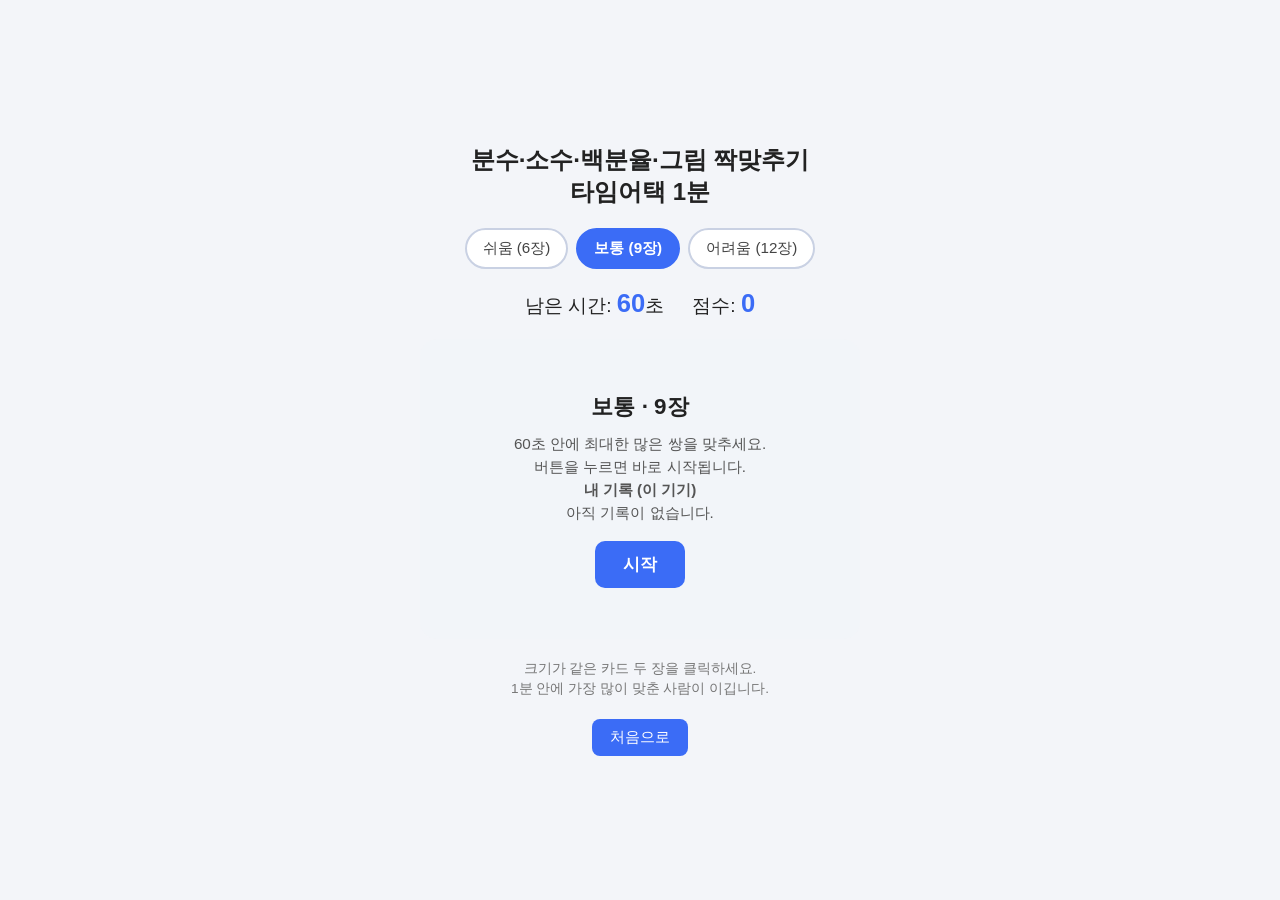
==== card-game-timed.html @ 692b0171 "Add files via upload" ====
<!DOCTYPE html>
<html lang="ko">
<head>
<meta charset="UTF-8">
<meta name="viewport" content="width=device-width, initial-scale=1">
<title>분수·소수·백분율·그림 짝맞추기 타임어택</title>
<style>
  * { box-sizing: border-box; }
  body {
    margin: 0;
    min-height: 100vh;
    display: flex;
    flex-direction: column;
    align-items: center;
    justify-content: center;
    gap: 20px;
    font-family: -apple-system, "Noto Sans KR", "Malgun Gothic", sans-serif;
    background: #f3f5f9;
    color: #222;
    user-select: none;
  }
  h1 { margin: 0; font-size: 1.5rem; text-align: center; padding: 0 12px; }
  #levels { display: flex; gap: 8px; }
  .level {
    padding: 8px 16px;
    border: 2px solid #c9d1e3;
    border-radius: 999px;
    background: #fff;
    color: #444;
    font-size: .95rem;
    cursor: pointer;
  }
  .level.active { background: #3b6cf6; border-color: #3b6cf6; color: #fff; font-weight: 700; }
  #board.cols3 { grid-template-columns: repeat(3, 1fr); width: min(92vw, 330px); }
  .level:disabled { opacity: .5; cursor: not-allowed; }
  #stats { display: flex; gap: 28px; font-size: 1.2rem; }
  #stats b { font-size: 1.6rem; color: #3b6cf6; }
  #stats #timeBox.low b { color: #e5484d; }
  #stage {
    position: relative;
    display: flex;
    justify-content: center;
    width: min(92vw, 440px);
    min-height: 300px;
  }
  #overlay {
    position: absolute;
    inset: 0;
    z-index: 5;
    display: flex;
    flex-direction: column;
    align-items: center;
    justify-content: center;
    gap: 10px;
    padding: 16px;
    border-radius: 16px;
    background: rgba(243, 245, 249, .96);
    text-align: center;
    line-height: 1.5;
  }
  #overlay.hidden { display: none; }
  #overlay h2 { margin: 0; font-size: 1.4rem; }
  #overlay p { margin: 0; font-size: .95rem; color: #555; }
  #overlay .big { font-size: 2.6rem; font-weight: 800; color: #3b6cf6; line-height: 1.1; }
  #overlay .new { color: #e5484d; font-weight: 700; }
  #overlay ol { margin: 0; padding-left: 1.4em; text-align: left; font-size: .9rem; color: #444; }
  #overlay ol li.me { font-weight: 700; color: #3b6cf6; }
  #startBtn {
    margin-top: 6px;
    padding: 12px 28px;
    border: 0;
    border-radius: 10px;
    background: #3b6cf6;
    color: #fff;
    font-size: 1.05rem;
    font-weight: 700;
    cursor: pointer;
  }
  #board {
    display: grid;
    grid-template-columns: repeat(4, 1fr);
    gap: 12px;
    width: min(92vw, 440px);
  }
  .card {
    aspect-ratio: 3 / 4;
    border: 2px solid #c9d1e3;
    border-radius: 12px;
    background: #fff;
    color: #222;
    font-size: 1.7rem;
    font-weight: 700;
    cursor: pointer;
    display: flex;
    align-items: center;
    justify-content: center;
    padding: 0;
    transition: transform .12s, background .12s, border-color .12s, opacity .2s;
  }
  .card:hover { transform: translateY(-3px); }
  .card.selected { background: #e6edff; border-color: #3b6cf6; transform: translateY(-3px); }
  .card.wrong { background: #ffe5e5; border-color: #e5484d; animation: shake .25s; }
  .card.pop { opacity: 0; transform: scale(.7); }
  .card svg { width: 84%; height: auto; max-height: 84%; display: block; }
  .frac {
    display: inline-flex;
    flex-direction: column;
    align-items: center;
    line-height: 1.15;
  }
  .frac span:first-child {
    border-bottom: 3px solid currentColor;
    padding: 0 .35em .05em;
  }
  .frac span:last-child { padding-top: .05em; }
  @keyframes shake {
    25% { transform: translateX(-5px); }
    75% { transform: translateX(5px); }
  }
  #hint { font-size: .85rem; color: #777; text-align: center; padding: 0 16px; line-height: 1.5; }
  #reset {
    padding: 8px 18px;
    border: 0;
    border-radius: 8px;
    background: #3b6cf6;
    color: #fff;
    font-size: .95rem;
    cursor: pointer;
  }
</style>
</head>
<body>
  <h1>분수·소수·백분율·그림 짝맞추기<br>타임어택 1분</h1>
  <div id="levels">
    <button class="level" data-level="easy">쉬움 (6장)</button>
    <button class="level" data-level="normal">보통 (9장)</button>
    <button class="level" data-level="hard">어려움 (12장)</button>
  </div>
  <div id="stats">
    <div id="timeBox">남은 시간: <b id="timeNum">60</b>초</div>
    <div id="score">점수: <b id="scoreNum">0</b></div>
  </div>
  <div id="stage">
    <div id="board"></div>
    <div id="overlay">
      <h2 id="ovTitle"></h2>
      <div id="ovBody"></div>
      <button id="startBtn">시작</button>
    </div>
  </div>
  <div id="hint">크기가 같은 카드 두 장을 클릭하세요.<br>1분 안에 가장 많이 맞춘 사람이 이깁니다.</div>
  <button id="reset">처음으로</button>

<script>
(() => {
  // 난이도: 보드의 카드 수, 그 중 그림 카드 수, 한 줄 카드 수
  const LEVELS = {
    easy:   { count: 6,  pics: 2, cols: 3 },
    normal: { count: 9,  pics: 3, cols: 3 },
    hard:   { count: 12, pics: 4, cols: 4 },
  };
  let level = "normal";
  const FILL = "#4f7cff";

  // 백분율 값 -> 기약분수(분자/분모)
  const FRACTIONS = {
    5:  [1, 20],
    10: [1, 10],
    20: [1, 5],
    25: [1, 4],
    30: [3, 10],
    40: [2, 5],
    45: [9, 20],
    50: [1, 2],
    60: [3, 5],
    75: [3, 4],
    80: [4, 5],
    90: [9, 10],
  };

  function shuffle(arr) {
    for (let i = arr.length - 1; i > 0; i--) {
      const j = Math.floor(Math.random() * (i + 1));
      [arr[i], arr[j]] = [arr[j], arr[i]];
    }
    return arr;
  }

  // ---------- 그림 만들기 (SVG) ----------
  const svgWrap = (viewBox, inner) =>
    `<svg viewBox="${viewBox}" xmlns="http://www.w3.org/2000/svg">${inner}</svg>`;

  const pathCell = (d, on) =>
    `<path d="${d}" fill="${on ? FILL : "#fff"}" stroke="#333" stroke-width="2" stroke-linejoin="round"/>`;

  const rectCell = (x, y, size, on) =>
    `<rect x="${x}" y="${y}" width="${size}" height="${size}" fill="${on ? FILL : "#fff"}" stroke="#333" stroke-width="2"/>`;

  // 0번 칸부터 차례대로 n개 (항상 같은 위치에서 시작해 이어서 색칠)
  function firstN(n) {
    return new Set(Array.from({ length: n }, (_, k) => k));
  }

  // 원: 12시 방향에서 시계방향으로 4등분, 앞에서부터 n칸 색칠
  function circleSvg(n) {
    const on = firstN(n);
    const r = 44;
    const pt = (a) => `${(50 + r * Math.cos(a)).toFixed(2)},${(50 + r * Math.sin(a)).toFixed(2)}`;
    let s = "";
    for (let k = 0; k < 4; k++) {
      const a0 = -Math.PI / 2 + k * Math.PI / 2;
      const a1 = a0 + Math.PI / 2;
      s += pathCell(`M50,50 L${pt(a0)} A${r},${r} 0 0 1 ${pt(a1)} Z`, on.has(k));
    }
    return svgWrap("0 0 100 100", s);
  }

  // 정오각형: 12시 방향 꼭짓점에서 시계방향으로 5등분, 앞에서부터 n칸 색칠
  function pentagonSvg(n) {
    const on = firstN(n);
    const cx = 50, cy = 53, r = 46;
    const v = (i) => {
      const a = -Math.PI / 2 + i * 2 * Math.PI / 5;
      return `${(cx + r * Math.cos(a)).toFixed(2)},${(cy + r * Math.sin(a)).toFixed(2)}`;
    };
    let s = "";
    for (let k = 0; k < 5; k++) {
      s += pathCell(`M${cx},${cy} L${v(k)} L${v((k + 1) % 5)} Z`, on.has(k));
    }
    return svgWrap("0 0 100 100", s);
  }

  // 직사각형: rows x 5 칸, 좌측 상단에서 가로로 이어서 n칸 색칠 (5칸을 넘으면 한 줄 아래로)
  function gridSvg(rows, n) {
    const cols = 5, size = 18, pad = 2;
    const on = firstN(n);
    let s = "";
    for (let r = 0; r < rows; r++) {
      for (let c = 0; c < cols; c++) {
        s += rectCell(pad + c * size, pad + r * size, size, on.has(r * cols + c));
      }
    }
    return svgWrap(`0 0 ${cols * size + pad * 2} ${rows * size + pad * 2}`, s);
  }

  // 분모 d -> 그림 종류
  const SHAPES = [
    { key: "circle", d: 4,  make: (n) => circleSvg(n) },     // n/4  : 원
    { key: "pent",   d: 5,  make: (n) => pentagonSvg(n) },   // n/5  : 정오각형
    { key: "rect10", d: 10, make: (n) => gridSvg(2, n) },    // n/10 : 2x5 직사각형
    { key: "rect20", d: 20, make: (n) => gridSvg(4, n) },    // n/20 : 4x5 직사각형
  ];

  // ---------- 카드 후보(POOL) ----------
  // 값마다: 분수 1 + 소수 1 + 백분율 1 + (표현 가능한 그림들)
  const POOL = [];
  for (const key of Object.keys(FRACTIONS)) {
    const v = Number(key);
    const [a, b] = FRACTIONS[v];
    const fracHtml = `<span class="frac"><span>${a}</span><span>${b}</span></span>`;
    const decHtml = (v / 100).toFixed(2).replace(/0+$/, ""); // 0.60 -> 0.6
    const pctHtml = v + "%";

    POOL.push({ id: v + "-frac", value: v, type: "frac", make: () => fracHtml });
    POOL.push({ id: v + "-dec",  value: v, type: "dec",  make: () => decHtml });
    POOL.push({ id: v + "-pct",  value: v, type: "pct",  make: () => pctHtml });

    for (const sh of SHAPES) {
      if ((v * sh.d) % 100 === 0) {
        const n = (v * sh.d) / 100; // 색칠할 칸 수 (n/d = v%)
        POOL.push({ id: v + "-" + sh.key, value: v, type: "pic", make: () => sh.make(n) });
      }
    }
  }

  // 카드 종류: 분수, 소수, 백분율, 그림
  const TYPES = ["frac", "dec", "pct", "pic"];

  const boardEl = document.getElementById("board");
  const scoreEl = document.getElementById("scoreNum");

  let cards = [];        // {id, value, type, html}
  let selected = null;
  let score = 0;
  let locked = false;

  // 같은 값을 가진 두 카드가 하나라도 있는지 (id가 항상 다르므로 표기는 자동으로 다름)
  function hasPair(list) {
    for (let i = 0; i < list.length; i++)
      for (let j = i + 1; j < list.length; j++)
        if (list[i].value === list[j].value) return true;
    return false;
  }

  // 보드가 만족해야 할 조건:
  //  1) 맞출 수 있는 쌍이 최소 하나 있다
  //  2) 분수, 소수, 백분율, 그림이 각각 최소 한 장씩 있다
  //  3) 그림 카드 수가 난이도의 정해진 개수와 정확히 같다 (쉬움 2, 보통 3, 어려움 4)
  function validBoard(list) {
    return (
      hasPair(list) &&
      TYPES.every((t) => list.some((c) => c.type === t)) &&
      list.filter((c) => c.type === "pic").length === LEVELS[level].pics
    );
  }

  // 무작위 추첨이 계속 실패할 때 쓰는 확실한 방법
  function fallbackPick(keep, free, need) {
    if (need <= 2) {
      // 새로 뽑는 수가 적을 때: 가능한 조합을 전부 확인
      // (방금 없어진 두 장을 다시 놓으면 직전의 유효한 보드가 되므로 항상 답이 존재한다)
      const order = shuffle(free.slice());
      for (let i = 0; i < order.length; i++)
        for (let j = i + 1; j < order.length; j++) {
          const trial = [order[i], order[j]];
          if (validBoard(keep.concat(trial))) return trial;
        }
      return order.slice(0, need);
    }
    // 처음부터 새로 뽑을 때(keep이 비어 있음):
    //  그림 카드 P장을 고르고, 그 중 한 장과 값이 같은 분수 카드를 넣어 쌍을 만든 뒤,
    //  소수·백분율 카드를 하나씩 넣고 나머지는 글자 카드로 무작위로 채운다
    const P = LEVELS[level].pics;
    const pics = shuffle(free.filter((c) => c.type === "pic"));
    const texts = shuffle(free.filter((c) => c.type !== "pic"));
    const chosen = pics.slice(0, P);
    chosen.push(texts.find((c) => c.type === "frac" && c.value === chosen[0].value));
    for (const t of ["dec", "pct"]) {
      chosen.push(texts.find((c) => c.type === t && !chosen.includes(c)));
    }
    const rest = texts.filter((c) => !chosen.includes(c));
    return chosen.concat(rest.slice(0, need - chosen.length));
  }

  // keep: 보드에 남는 카드들, need: 새로 뽑을 개수
  // 같은 표기(id)가 중복되지 않고, validBoard 조건을 항상 만족하도록 뽑는다.
  function draw(keep, need) {
    const used = new Set(keep.map((c) => c.id));
    const free = POOL.filter((c) => !used.has(c.id));
    const freePics = free.filter((c) => c.type === "pic");
    const freeTexts = free.filter((c) => c.type !== "pic");
    // 남은 카드의 그림 수를 보고, 새로 뽑을 그림 카드 수를 정한다
    const picNeed = LEVELS[level].pics - keep.filter((c) => c.type === "pic").length;
    let picked = null;

    if (picNeed >= 0 && picNeed <= need) {
      for (let t = 0; t < 500 && !picked; t++) {
        const trial = shuffle(freePics.slice()).slice(0, picNeed)
          .concat(shuffle(freeTexts.slice()).slice(0, need - picNeed));
        if (validBoard(keep.concat(trial))) picked = trial;
      }
    }
    if (!picked) picked = fallbackPick(keep, free, need);

    // 이 시점에 그림의 색칠 패턴이 정해진다 (이후 다시 그려도 바뀌지 않음)
    return picked.map((c) => ({ id: c.id, value: c.value, type: c.type, html: c.make() }));
  }

  // ---------- 타임어택 ----------
  const TIME_LIMIT = 60;                 // 제한 시간(초)
  const LEVEL_NAMES = { easy: "쉬움", normal: "보통", hard: "어려움" };
  const RECORD_KEY = "fraction-match-timed-records-v1";

  const timeEl = document.getElementById("timeNum");
  const timeBox = document.getElementById("timeBox");
  const overlayEl = document.getElementById("overlay");
  const ovTitle = document.getElementById("ovTitle");
  const ovBody = document.getElementById("ovBody");
  const startBtn = document.getElementById("startBtn");

  let playing = false;
  let timerId = null;
  let endAt = 0;

  // 이 브라우저에 저장된 기록 (난이도별 상위 5개). 저장소를 못 쓰는 환경에서도 게임은 동작한다.
  function loadRecords() {
    try { return JSON.parse(localStorage.getItem(RECORD_KEY)) || {}; } catch (e) { return {}; }
  }
  function saveScore(lv, s) {
    const all = loadRecords();
    const before = all[lv] || [];
    const bestBefore = before.length ? before[0] : 0;
    const list = before.concat(s).sort((a, b) => b - a).slice(0, 5);
    all[lv] = list;
    try { localStorage.setItem(RECORD_KEY, JSON.stringify(all)); } catch (e) {}
    return { list, isNewBest: s > bestBefore };
  }

  function showOverlay(title, bodyHtml, btnText) {
    ovTitle.textContent = title;
    ovBody.innerHTML = bodyHtml;
    startBtn.textContent = btnText;
    overlayEl.classList.remove("hidden");
  }

  function recordListHtml(list, highlight) {
    if (!list.length) return "<p>아직 기록이 없습니다.</p>";
    let marked = false;
    return "<ol>" + list.map((s) => {
      const me = highlight !== undefined && s === highlight && !marked;
      if (me) marked = true;
      return `<li${me ? ' class="me"' : ""}>${s}점</li>`;
    }).join("") + "</ol>";
  }

  function markLevel() {
    boardEl.classList.toggle("cols3", LEVELS[level].cols === 3);
    document.querySelectorAll(".level").forEach((b) => {
      b.classList.toggle("active", b.dataset.level === level);
      b.disabled = playing;
    });
  }

  function stopTimer() {
    if (timerId !== null) { clearInterval(timerId); timerId = null; }
  }

  function updateTime() {
    const left = Math.max(0, Math.ceil((endAt - Date.now()) / 1000));
    timeEl.textContent = left;
    timeBox.classList.toggle("low", left <= 10);
    if (left <= 0) endGame();
  }

  // 시작 화면 (카드는 시작 전까지 보이지 않는다)
  function showStart() {
    stopTimer();
    playing = false;
    locked = true;
    selected = null;
    cards = [];
    score = 0;
    scoreEl.textContent = score;
    timeEl.textContent = TIME_LIMIT;
    timeBox.classList.remove("low");
    boardEl.innerHTML = "";
    markLevel();
    const list = loadRecords()[level] || [];
    showOverlay(
      `${LEVEL_NAMES[level]} · ${LEVELS[level].count}장`,
      `<p>${TIME_LIMIT}초 안에 최대한 많은 쌍을 맞추세요.<br>버튼을 누르면 바로 시작됩니다.</p>` +
      `<p><b>내 기록 (이 기기)</b></p>` + recordListHtml(list),
      "시작"
    );
  }

  function startGame() {
    // 어느 난이도든 쌍 1개 이상 + 분수·소수·백분율·그림 각 1장 이상 + 그림 개수 고정을 draw()가 보장한다
    cards = shuffle(draw([], LEVELS[level].count));
    selected = null;
    score = 0;
    scoreEl.textContent = score;
    playing = true;
    locked = false;
    markLevel();
    overlayEl.classList.add("hidden");
    render();
    endAt = Date.now() + TIME_LIMIT * 1000;
    timeEl.textContent = TIME_LIMIT;
    timeBox.classList.remove("low");
    stopTimer();
    timerId = setInterval(updateTime, 100);
  }

  function endGame() {
    if (!playing) return;
    stopTimer();
    playing = false;
    locked = true;
    timeEl.textContent = 0;
    const { list, isNewBest } = saveScore(level, score);
    markLevel();
    showOverlay(
      "시간 종료!",
      `<div class="big">${score}점</div>` +
      (isNewBest && score > 0 ? `<p class="new">최고 기록 갱신!</p>` : "") +
      `<p>${LEVEL_NAMES[level]} · ${LEVELS[level].count}장 기록 (이 기기)</p>` +
      recordListHtml(list, score),
      "다시 도전"
    );
  }

  function setLevel(next) {
    if (playing) return;
    level = next;
    showStart();
  }

  function newGame() { showStart(); }

  function render() {
    boardEl.innerHTML = "";
    cards.forEach((card, i) => {
      const btn = document.createElement("button");
      btn.className = "card";
      btn.innerHTML = card.html;
      btn.addEventListener("click", () => onClick(i));
      boardEl.appendChild(btn);
    });
  }

  const el = (i) => boardEl.children[i];

  function onClick(i) {
    if (locked || !playing) return;

    if (selected === null) {
      selected = i;
      el(i).classList.add("selected");
      return;
    }

    if (selected === i) {
      el(i).classList.remove("selected");
      selected = null;
      return;
    }

    const first = selected;
    selected = null;
    locked = true;

    if (cards[first].value === cards[i].value) {
      el(first).classList.add("pop");
      el(i).classList.add("pop");
      score++;
      scoreEl.textContent = score;
      setTimeout(() => {
        if (!playing) return; // 그 사이 시간이 끝났다면 아무것도 하지 않는다
        const keep = cards.filter((_, k) => k !== first && k !== i);
        const fresh = draw(keep, 2);
        cards[first] = fresh[0];
        cards[i] = fresh[1];
        render();
        locked = false;
      }, 200);
    } else {
      el(first).classList.remove("selected");
      el(first).classList.add("wrong");
      el(i).classList.add("wrong");
      setTimeout(() => {
        el(first).classList.remove("wrong");
        el(i).classList.remove("wrong");
        locked = false;
      }, 300);
    }
  }

  document.querySelectorAll(".level").forEach((b) =>
    b.addEventListener("click", () => setLevel(b.dataset.level)));
  startBtn.addEventListener("click", startGame);
  document.getElementById("reset").addEventListener("click", showStart);
  showStart();
})();
</script>
</body>
</html>
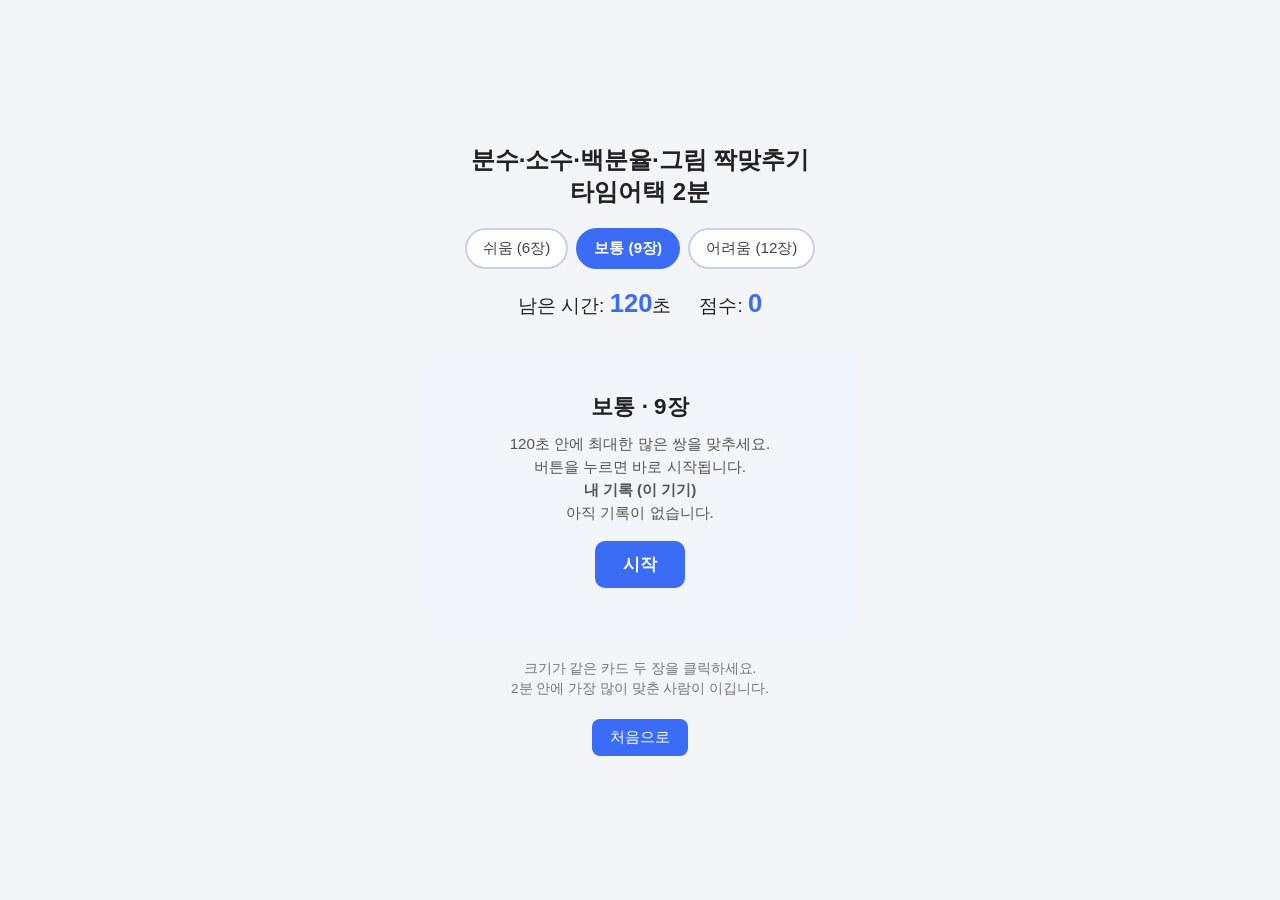
==== commit 205bd01c: "1min to 2min" ====
--- a/card-game-timed.html
+++ b/card-game-timed.html
@@ -130,14 +130,14 @@
 </style>
 </head>
 <body>
-  <h1>분수·소수·백분율·그림 짝맞추기<br>타임어택 1분</h1>
+  <h1>분수·소수·백분율·그림 짝맞추기<br>타임어택 2분</h1>
   <div id="levels">
     <button class="level" data-level="easy">쉬움 (6장)</button>
     <button class="level" data-level="normal">보통 (9장)</button>
     <button class="level" data-level="hard">어려움 (12장)</button>
   </div>
   <div id="stats">
-    <div id="timeBox">남은 시간: <b id="timeNum">60</b>초</div>
+    <div id="timeBox">남은 시간: <b id="timeNum">120</b>초</div>
     <div id="score">점수: <b id="scoreNum">0</b></div>
   </div>
   <div id="stage">
@@ -148,7 +148,7 @@
       <button id="startBtn">시작</button>
     </div>
   </div>
-  <div id="hint">크기가 같은 카드 두 장을 클릭하세요.<br>1분 안에 가장 많이 맞춘 사람이 이깁니다.</div>
+  <div id="hint">크기가 같은 카드 두 장을 클릭하세요.<br>2분 안에 가장 많이 맞춘 사람이 이깁니다.</div>
   <button id="reset">처음으로</button>
 
 <script>
@@ -357,7 +357,7 @@
   }
 
   // ---------- 타임어택 ----------
-  const TIME_LIMIT = 60;                 // 제한 시간(초)
+  const TIME_LIMIT = 120;                 // 제한 시간(초)
   const LEVEL_NAMES = { easy: "쉬움", normal: "보통", hard: "어려움" };
   const RECORD_KEY = "fraction-match-timed-records-v1";
 
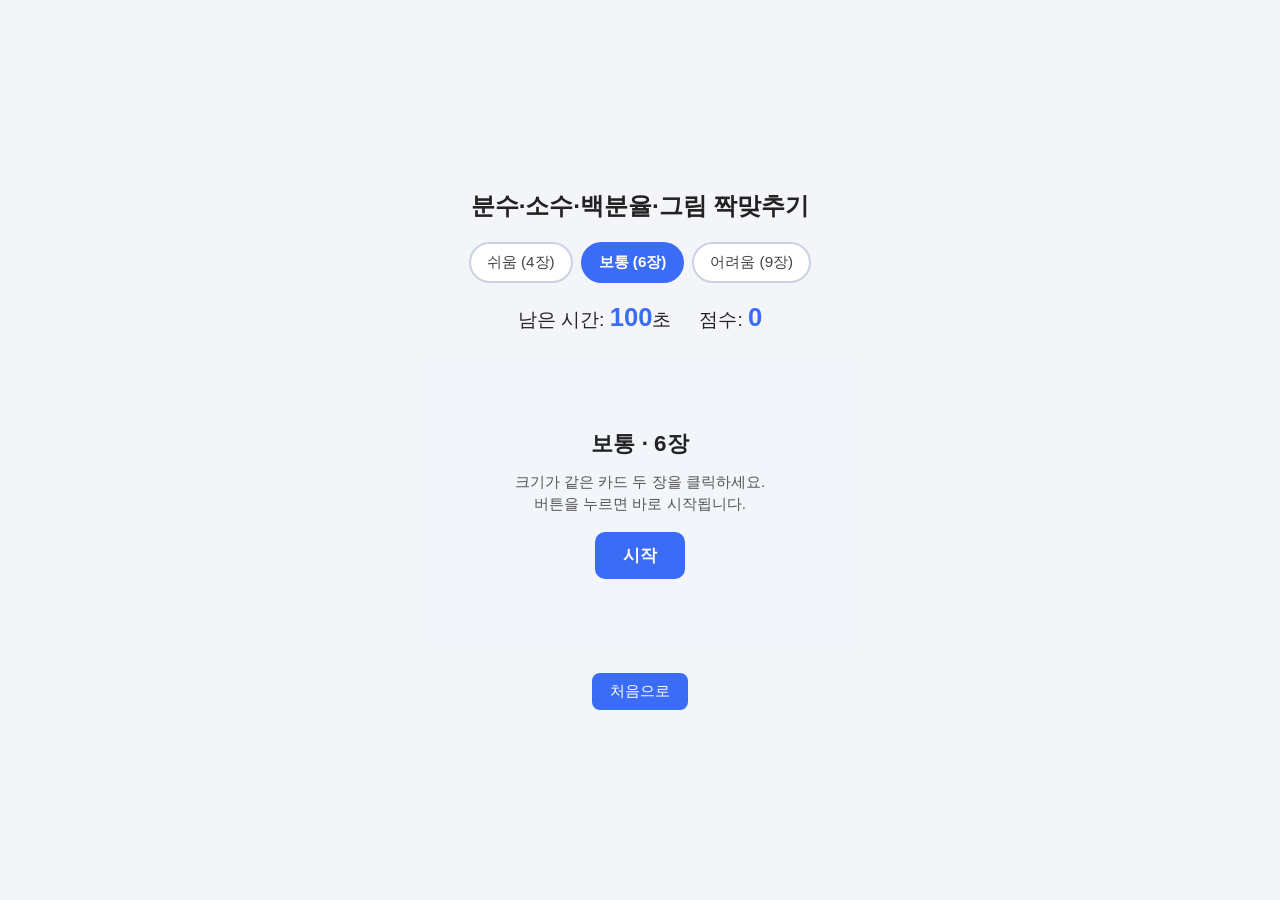
==== commit e0aba256: "Add files via upload" ====
--- a/card-game-timed.html
+++ b/card-game-timed.html
@@ -31,7 +31,6 @@
     cursor: pointer;
   }
   .level.active { background: #3b6cf6; border-color: #3b6cf6; color: #fff; font-weight: 700; }
-  #board.cols3 { grid-template-columns: repeat(3, 1fr); width: min(92vw, 330px); }
   .level:disabled { opacity: .5; cursor: not-allowed; }
   #stats { display: flex; gap: 28px; font-size: 1.2rem; }
   #stats b { font-size: 1.6rem; color: #3b6cf6; }
@@ -82,6 +81,13 @@
     gap: 12px;
     width: min(92vw, 440px);
   }
+  #board[data-level="easy"]   { grid-template-columns: repeat(2, 1fr); width: min(92vw, 300px); }
+  #board[data-level="normal"] { grid-template-columns: repeat(3, 1fr); width: min(92vw, 330px); }
+  #board[data-level="hard"]   { grid-template-columns: repeat(3, 1fr); width: min(92vw, 330px); }
+  /* 휴대폰처럼 좁은 화면에서는 6장을 가로 2 x 세로 3으로 */
+  @media (max-width: 520px) {
+    #board[data-level="normal"] { grid-template-columns: repeat(2, 1fr); width: min(92vw, 300px); }
+  }
   .card {
     aspect-ratio: 3 / 4;
     border: 2px solid #c9d1e3;
@@ -130,14 +136,14 @@
 </style>
 </head>
 <body>
-  <h1>분수·소수·백분율·그림 짝맞추기<br>타임어택 2분</h1>
+  <h1>분수·소수·백분율·그림 짝맞추기</h1>
   <div id="levels">
-    <button class="level" data-level="easy">쉬움 (6장)</button>
-    <button class="level" data-level="normal">보통 (9장)</button>
-    <button class="level" data-level="hard">어려움 (12장)</button>
+    <button class="level" data-level="easy">쉬움 (4장)</button>
+    <button class="level" data-level="normal">보통 (6장)</button>
+    <button class="level" data-level="hard">어려움 (9장)</button>
   </div>
   <div id="stats">
-    <div id="timeBox">남은 시간: <b id="timeNum">120</b>초</div>
+    <div id="timeBox">남은 시간: <b id="timeNum">100</b>초</div>
     <div id="score">점수: <b id="scoreNum">0</b></div>
   </div>
   <div id="stage">
@@ -148,16 +154,15 @@
       <button id="startBtn">시작</button>
     </div>
   </div>
-  <div id="hint">크기가 같은 카드 두 장을 클릭하세요.<br>2분 안에 가장 많이 맞춘 사람이 이깁니다.</div>
   <button id="reset">처음으로</button>
 
 <script>
 (() => {
-  // 난이도: 보드의 카드 수, 그 중 그림 카드 수, 한 줄 카드 수
+  // 난이도: 보드의 카드 수, 그 중 그림 카드 수 (배치는 CSS의 data-level로 정한다)
   const LEVELS = {
-    easy:   { count: 6,  pics: 2, cols: 3 },
-    normal: { count: 9,  pics: 3, cols: 3 },
-    hard:   { count: 12, pics: 4, cols: 4 },
+    easy:   { count: 4, pics: 1 },
+    normal: { count: 6, pics: 2 },
+    hard:   { count: 9, pics: 3 },
   };
   let level = "normal";
   const FILL = "#4f7cff";
@@ -295,7 +300,7 @@
   // 보드가 만족해야 할 조건:
   //  1) 맞출 수 있는 쌍이 최소 하나 있다
   //  2) 분수, 소수, 백분율, 그림이 각각 최소 한 장씩 있다
-  //  3) 그림 카드 수가 난이도의 정해진 개수와 정확히 같다 (쉬움 2, 보통 3, 어려움 4)
+  //  3) 그림 카드 수가 난이도의 정해진 개수와 정확히 같다 (쉬움 1, 보통 2, 어려움 3)
   function validBoard(list) {
     return (
       hasPair(list) &&
@@ -357,9 +362,8 @@
   }
 
   // ---------- 타임어택 ----------
-  const TIME_LIMIT = 120;                 // 제한 시간(초)
+  const TIME_LIMIT = 100;                 // 제한 시간(초)
   const LEVEL_NAMES = { easy: "쉬움", normal: "보통", hard: "어려움" };
-  const RECORD_KEY = "fraction-match-timed-records-v1";
 
   const timeEl = document.getElementById("timeNum");
   const timeBox = document.getElementById("timeBox");
@@ -372,20 +376,6 @@
   let timerId = null;
   let endAt = 0;
 
-  // 이 브라우저에 저장된 기록 (난이도별 상위 5개). 저장소를 못 쓰는 환경에서도 게임은 동작한다.
-  function loadRecords() {
-    try { return JSON.parse(localStorage.getItem(RECORD_KEY)) || {}; } catch (e) { return {}; }
-  }
-  function saveScore(lv, s) {
-    const all = loadRecords();
-    const before = all[lv] || [];
-    const bestBefore = before.length ? before[0] : 0;
-    const list = before.concat(s).sort((a, b) => b - a).slice(0, 5);
-    all[lv] = list;
-    try { localStorage.setItem(RECORD_KEY, JSON.stringify(all)); } catch (e) {}
-    return { list, isNewBest: s > bestBefore };
-  }
-
   function showOverlay(title, bodyHtml, btnText) {
     ovTitle.textContent = title;
     ovBody.innerHTML = bodyHtml;
@@ -393,18 +383,8 @@
     overlayEl.classList.remove("hidden");
   }
 
-  function recordListHtml(list, highlight) {
-    if (!list.length) return "<p>아직 기록이 없습니다.</p>";
-    let marked = false;
-    return "<ol>" + list.map((s) => {
-      const me = highlight !== undefined && s === highlight && !marked;
-      if (me) marked = true;
-      return `<li${me ? ' class="me"' : ""}>${s}점</li>`;
-    }).join("") + "</ol>";
-  }
-
   function markLevel() {
-    boardEl.classList.toggle("cols3", LEVELS[level].cols === 3);
+    boardEl.dataset.level = level;
     document.querySelectorAll(".level").forEach((b) => {
       b.classList.toggle("active", b.dataset.level === level);
       b.disabled = playing;
@@ -435,11 +415,9 @@
     timeBox.classList.remove("low");
     boardEl.innerHTML = "";
     markLevel();
-    const list = loadRecords()[level] || [];
     showOverlay(
       `${LEVEL_NAMES[level]} · ${LEVELS[level].count}장`,
-      `<p>${TIME_LIMIT}초 안에 최대한 많은 쌍을 맞추세요.<br>버튼을 누르면 바로 시작됩니다.</p>` +
-      `<p><b>내 기록 (이 기기)</b></p>` + recordListHtml(list),
+      `<p>크기가 같은 카드 두 장을 클릭하세요.<br>버튼을 누르면 바로 시작됩니다.</p>`,
       "시작"
     );
   }
@@ -468,14 +446,11 @@
     playing = false;
     locked = true;
     timeEl.textContent = 0;
-    const { list, isNewBest } = saveScore(level, score);
     markLevel();
     showOverlay(
       "시간 종료!",
       `<div class="big">${score}점</div>` +
-      (isNewBest && score > 0 ? `<p class="new">최고 기록 갱신!</p>` : "") +
-      `<p>${LEVEL_NAMES[level]} · ${LEVELS[level].count}장 기록 (이 기기)</p>` +
-      recordListHtml(list, score),
+      `<p>${LEVEL_NAMES[level]} · ${LEVELS[level].count}장</p>`,
       "다시 도전"
     );
   }
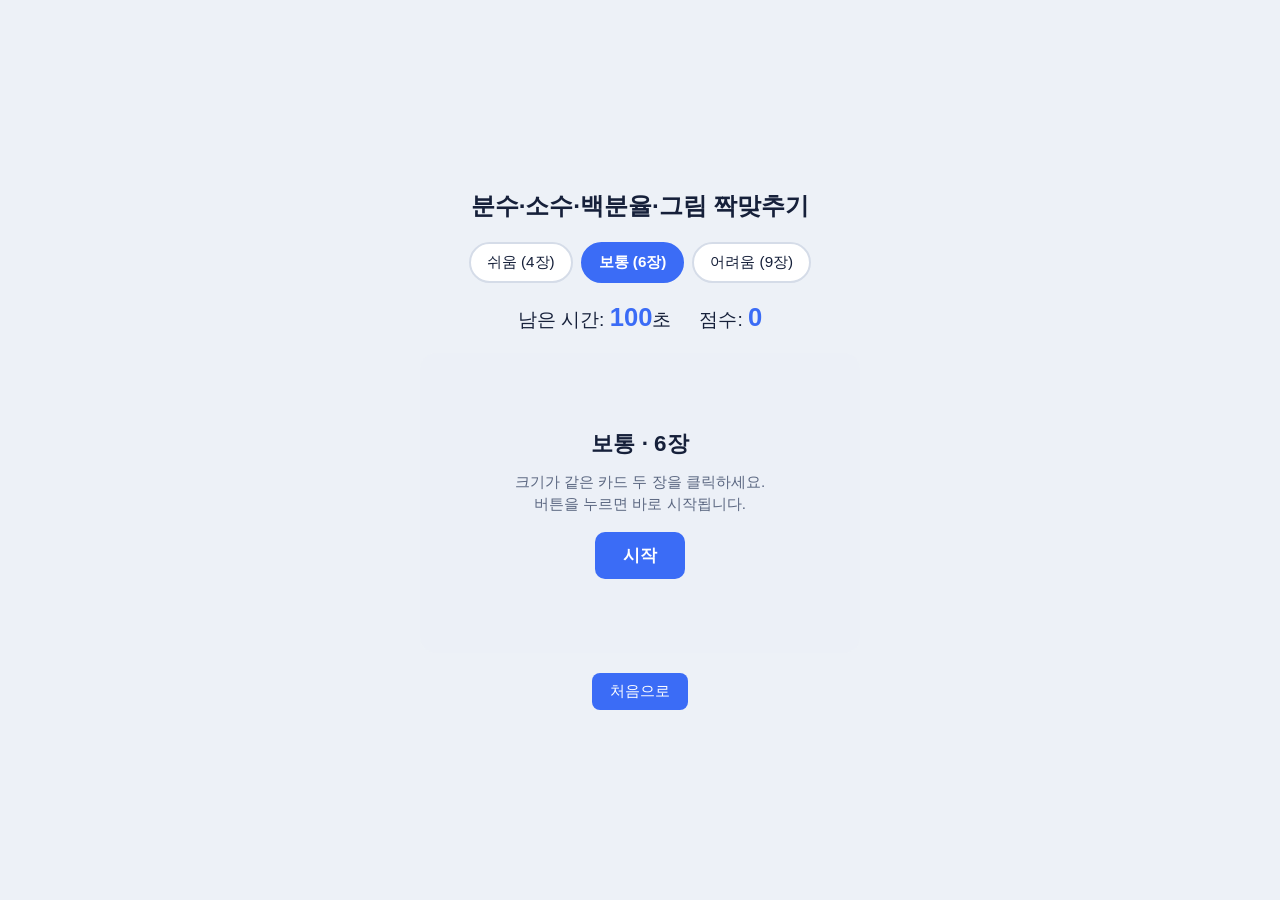
==== commit 35a96775: "Add files via upload" ====
--- a/card-game-timed.html
+++ b/card-game-timed.html
@@ -5,6 +5,57 @@
 <meta name="viewport" content="width=device-width, initial-scale=1">
 <title>분수·소수·백분율·그림 짝맞추기 타임어택</title>
 <style>
+  /* 라이트/다크 모드: 다른 게임과 같은 방식(CSS 변수 + prefers-color-scheme) */
+  :root {
+    --bg: #edf1f7;
+    --surface: #ffffff;
+    --ink: #16203a;
+    --muted: #5b6781;
+    --line: #d5dce8;
+    --accent: #3b6cf6;
+    --on-accent: #ffffff;
+    --sel-bg: #e6edff;
+    --bad: #e5484d;
+    --bad-soft: #ffe5e5;
+    --overlay: rgba(237, 241, 247, .96);
+    --pic-on: #4f7cff;
+    --pic-off: #ffffff;
+  }
+  @media (prefers-color-scheme: dark) {
+    :root:not([data-theme="light"]) {
+      --bg: #0f1626;
+      --surface: #18223a;
+      --ink: #eaf0ff;
+      --muted: #9aa7c4;
+      --line: #2a3656;
+      --accent: #8fb0ff;
+      --on-accent: #0f1626;
+      --sel-bg: #1e2f63;
+      --bad: #ff8a81;
+      --bad-soft: #4a2220;
+      --overlay: rgba(15, 22, 38, .96);
+      --pic-on: #6f93ff;
+      --pic-off: #0f1626;
+      color-scheme: dark;
+    }
+  }
+  :root[data-theme="dark"] {
+    --bg: #0f1626;
+    --surface: #18223a;
+    --ink: #eaf0ff;
+    --muted: #9aa7c4;
+    --line: #2a3656;
+    --accent: #8fb0ff;
+    --on-accent: #0f1626;
+    --sel-bg: #1e2f63;
+    --bad: #ff8a81;
+    --bad-soft: #4a2220;
+    --overlay: rgba(15, 22, 38, .96);
+    --pic-on: #6f93ff;
+    --pic-off: #0f1626;
+    color-scheme: dark;
+  }
+
   * { box-sizing: border-box; }
   body {
     margin: 0;
@@ -15,26 +66,26 @@
     justify-content: center;
     gap: 20px;
     font-family: -apple-system, "Noto Sans KR", "Malgun Gothic", sans-serif;
-    background: #f3f5f9;
-    color: #222;
+    background: var(--bg);
+    color: var(--ink);
     user-select: none;
   }
   h1 { margin: 0; font-size: 1.5rem; text-align: center; padding: 0 12px; }
   #levels { display: flex; gap: 8px; }
   .level {
     padding: 8px 16px;
-    border: 2px solid #c9d1e3;
+    border: 2px solid var(--line);
     border-radius: 999px;
-    background: #fff;
-    color: #444;
+    background: var(--surface);
+    color: var(--ink);
     font-size: .95rem;
     cursor: pointer;
   }
-  .level.active { background: #3b6cf6; border-color: #3b6cf6; color: #fff; font-weight: 700; }
+  .level.active { background: var(--accent); border-color: var(--accent); color: var(--on-accent); font-weight: 700; }
   .level:disabled { opacity: .5; cursor: not-allowed; }
   #stats { display: flex; gap: 28px; font-size: 1.2rem; }
-  #stats b { font-size: 1.6rem; color: #3b6cf6; }
-  #stats #timeBox.low b { color: #e5484d; }
+  #stats b { font-size: 1.6rem; color: var(--accent); }
+  #stats #timeBox.low b { color: var(--bad); }
   #stage {
     position: relative;
     display: flex;
@@ -53,24 +104,24 @@
     gap: 10px;
     padding: 16px;
     border-radius: 16px;
-    background: rgba(243, 245, 249, .96);
+    background: var(--overlay);
     text-align: center;
     line-height: 1.5;
   }
   #overlay.hidden { display: none; }
   #overlay h2 { margin: 0; font-size: 1.4rem; }
-  #overlay p { margin: 0; font-size: .95rem; color: #555; }
-  #overlay .big { font-size: 2.6rem; font-weight: 800; color: #3b6cf6; line-height: 1.1; }
-  #overlay .new { color: #e5484d; font-weight: 700; }
-  #overlay ol { margin: 0; padding-left: 1.4em; text-align: left; font-size: .9rem; color: #444; }
-  #overlay ol li.me { font-weight: 700; color: #3b6cf6; }
+  #overlay p { margin: 0; font-size: .95rem; color: var(--muted); }
+  #overlay .big { font-size: 2.6rem; font-weight: 800; color: var(--accent); line-height: 1.1; }
+  #overlay .new { color: var(--bad); font-weight: 700; }
+  #overlay ol { margin: 0; padding-left: 1.4em; text-align: left; font-size: .9rem; color: var(--muted); }
+  #overlay ol li.me { font-weight: 700; color: var(--accent); }
   #startBtn {
     margin-top: 6px;
     padding: 12px 28px;
     border: 0;
     border-radius: 10px;
-    background: #3b6cf6;
-    color: #fff;
+    background: var(--accent);
+    color: var(--on-accent);
     font-size: 1.05rem;
     font-weight: 700;
     cursor: pointer;
@@ -81,19 +132,16 @@
     gap: 12px;
     width: min(92vw, 440px);
   }
+  /* 쉬움 2x2, 보통 가로 3 x 세로 2, 어려움 3x3 (화면 폭과 관계없이 고정) */
   #board[data-level="easy"]   { grid-template-columns: repeat(2, 1fr); width: min(92vw, 300px); }
   #board[data-level="normal"] { grid-template-columns: repeat(3, 1fr); width: min(92vw, 330px); }
   #board[data-level="hard"]   { grid-template-columns: repeat(3, 1fr); width: min(92vw, 330px); }
-  /* 휴대폰처럼 좁은 화면에서는 6장을 가로 2 x 세로 3으로 */
-  @media (max-width: 520px) {
-    #board[data-level="normal"] { grid-template-columns: repeat(2, 1fr); width: min(92vw, 300px); }
-  }
   .card {
     aspect-ratio: 3 / 4;
-    border: 2px solid #c9d1e3;
+    border: 2px solid var(--line);
     border-radius: 12px;
-    background: #fff;
-    color: #222;
+    background: var(--surface);
+    color: var(--ink);
     font-size: 1.7rem;
     font-weight: 700;
     cursor: pointer;
@@ -104,10 +152,15 @@
     transition: transform .12s, background .12s, border-color .12s, opacity .2s;
   }
   .card:hover { transform: translateY(-3px); }
-  .card.selected { background: #e6edff; border-color: #3b6cf6; transform: translateY(-3px); }
-  .card.wrong { background: #ffe5e5; border-color: #e5484d; animation: shake .25s; }
+  .card:focus-visible { outline: 3px solid var(--accent); outline-offset: 2px; }
+  .card.selected { background: var(--sel-bg); border-color: var(--accent); transform: translateY(-3px); }
+  .card.wrong { background: var(--bad-soft); border-color: var(--bad); animation: shake .25s; }
   .card.pop { opacity: 0; transform: scale(.7); }
   .card svg { width: 84%; height: auto; max-height: 84%; display: block; }
+  /* 그림 카드의 칸 색 (CSS 변수라서 다크 모드에서 함께 바뀐다) */
+  .card svg .c { stroke: var(--ink); stroke-width: 2; stroke-linejoin: round; }
+  .card svg .c.on { fill: var(--pic-on); }
+  .card svg .c.off { fill: var(--pic-off); }
   .frac {
     display: inline-flex;
     flex-direction: column;
@@ -123,15 +176,18 @@
     25% { transform: translateX(-5px); }
     75% { transform: translateX(5px); }
   }
-  #hint { font-size: .85rem; color: #777; text-align: center; padding: 0 16px; line-height: 1.5; }
+  #hint { font-size: .85rem; color: var(--muted); text-align: center; padding: 0 16px; line-height: 1.5; }
   #reset {
     padding: 8px 18px;
     border: 0;
     border-radius: 8px;
-    background: #3b6cf6;
-    color: #fff;
+    background: var(--accent);
+    color: var(--on-accent);
     font-size: .95rem;
     cursor: pointer;
+  }
+  @media (prefers-reduced-motion: reduce) {
+    .card, .card.wrong { animation: none; transition: none; }
   }
 </style>
 </head>
@@ -165,7 +221,6 @@
     hard:   { count: 9, pics: 3 },
   };
   let level = "normal";
-  const FILL = "#4f7cff";
 
   // 백분율 값 -> 기약분수(분자/분모)
   const FRACTIONS = {
@@ -192,14 +247,15 @@
   }
 
   // ---------- 그림 만들기 (SVG) ----------
+  // 색은 CSS 클래스(.c.on / .c.off)로 정해서 라이트/다크 모드에 따라 바뀐다
   const svgWrap = (viewBox, inner) =>
     `<svg viewBox="${viewBox}" xmlns="http://www.w3.org/2000/svg">${inner}</svg>`;
 
   const pathCell = (d, on) =>
-    `<path d="${d}" fill="${on ? FILL : "#fff"}" stroke="#333" stroke-width="2" stroke-linejoin="round"/>`;
+    `<path class="c ${on ? "on" : "off"}" d="${d}"/>`;
 
   const rectCell = (x, y, size, on) =>
-    `<rect x="${x}" y="${y}" width="${size}" height="${size}" fill="${on ? FILL : "#fff"}" stroke="#333" stroke-width="2"/>`;
+    `<rect class="c ${on ? "on" : "off"}" x="${x}" y="${y}" width="${size}" height="${size}"/>`;
 
   // 0번 칸부터 차례대로 n개 (항상 같은 위치에서 시작해 이어서 색칠)
   function firstN(n) {
